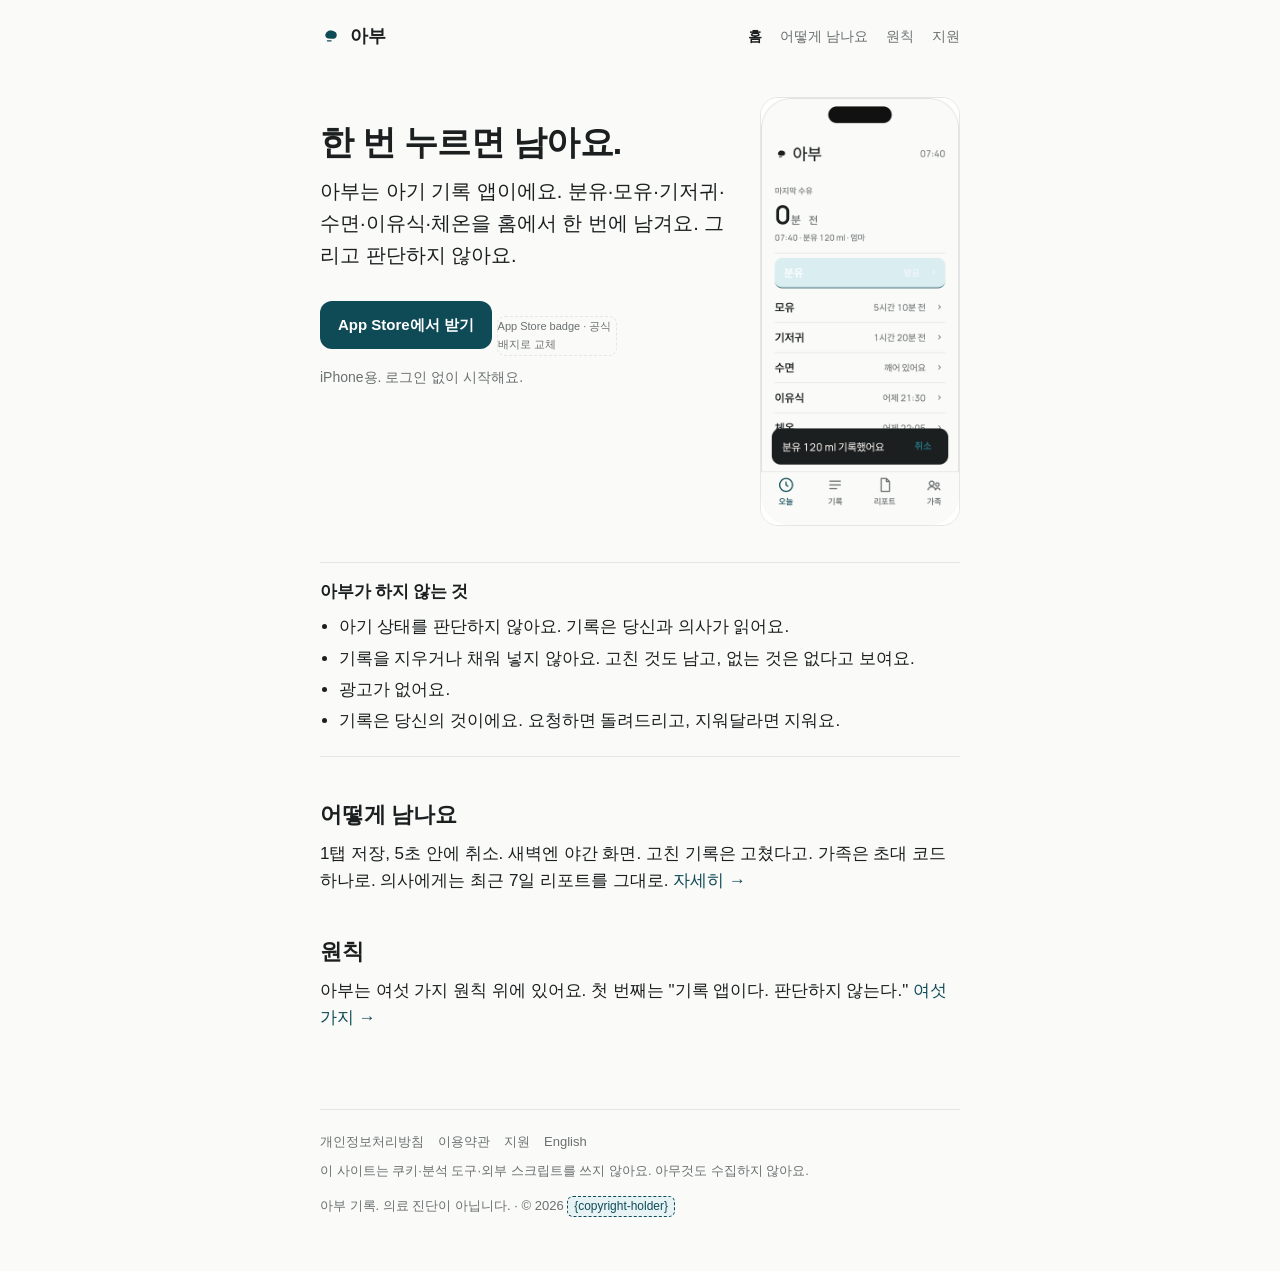
==== index.html @ 22e97837 "site: 2026-09-08 ← AbuTime 78b1e82" ====
<!doctype html>
<html lang="ko"><head><meta charset="utf-8"><meta name="viewport" content="width=device-width,initial-scale=1"><title>아부 — 아기 기록 앱 — 아부</title><meta name="description" content="아부 — 아기 기록 앱. 한 번 누르면 남아요. 판단하지 않아요."><link rel="stylesheet" href="site.css"><link rel="icon" href="img/icon.png"></head>
<body><div class="wrap"><header class="top"><a class="brand" href="index.html"><svg aria-hidden="true" viewBox="0 0 100 100"><path d="M45.00,25.00 C64.22,25.00 76.00,32.60 76.00,45.00 C76.00,57.96 68.72,63.00 50.00,63.00 C32.84,63.00 24.00,57.56 24.00,47.00 C24.00,37.32 35.76,25.00 45.00,25.00 Z" fill="currentColor"/><line x1="33.7" y1="72.0" x2="50.3" y2="72.0" stroke="currentColor" stroke-width="6" stroke-linecap="round"/></svg><span>아부</span></a><nav class="main" aria-label="주 메뉴"><a href="index.html" aria-current=page>홈</a><a href="how.html">어떻게 남나요</a><a href="principles.html">원칙</a><a href="support.html">지원</a></nav></header>
<main>
<div class="hero"><div><h1>한 번 누르면 남아요.</h1><p class="lead">아부는 아기 기록 앱이에요. 분유·모유·기저귀·수면·이유식·체온을 홈에서 한 번에 남겨요. 그리고 판단하지 않아요.</p><a class="cta" href="{app-store-url}"><span>App Store에서 받기</span></a> <span class="badge">App Store badge · 공식 배지로 교체</span><p class="muted" style="margin-top:10px;font-size:14px">iPhone용. 로그인 없이 시작해요.</p></div><img src="img/shot-01.png" alt="아부 홈 화면. 분유·모유·기저귀·수면·이유식·체온 버튼 여섯 개와 방금 저장된 분유 120 ml 알림, 취소 버튼." width="440" height="950"></div>
<section class="not"><h2>아부가 하지 않는 것</h2><ul><li>아기 상태를 판단하지 않아요. 기록은 당신과 의사가 읽어요.</li><li>기록을 지우거나 채워 넣지 않아요. 고친 것도 남고, 없는 것은 없다고 보여요.</li><li>광고가 없어요.</li><li>기록은 당신의 것이에요. 요청하면 돌려드리고, 지워달라면 지워요.</li></ul></section>
<h2>어떻게 남나요</h2><p>1탭 저장, 5초 안에 취소. 새벽엔 야간 화면. 고친 기록은 고쳤다고. 가족은 초대 코드 하나로. 의사에게는 최근 7일 리포트를 그대로. <a href="how.html">자세히 →</a></p>
<h2>원칙</h2><p>아부는 여섯 가지 원칙 위에 있어요. 첫 번째는 "기록 앱이다. 판단하지 않는다." <a href="principles.html">여섯 가지 →</a></p>
</main>
<footer><div class="fl"><a href="privacy.html">개인정보처리방침</a><a href="terms.html">이용약관</a><a href="support.html">지원</a><a href="en/index.html">English</a></div><p>이 사이트는 쿠키·분석 도구·외부 스크립트를 쓰지 않아요. 아무것도 수집하지 않아요.</p><p>아부 기록. 의료 진단이 아닙니다. · © 2026 <span class="blank">{copyright-holder}</span></p></footer></div></body></html>
---- site.css ----
/* Abu — site.css. 토큰: docs/brand/tokens.json. 폰트: Manrope·SUIT(OFL) self-host → /fonts/ (CDN 없음). */
@font-face{font-family:'Manrope';src:url('fonts/Manrope[wght].woff2') format('woff2');font-weight:400 600;font-display:swap}
@font-face{font-family:'SUIT';src:url('fonts/SUIT-Variable.woff2') format('woff2');font-weight:400 600;font-display:swap}
:root{--bg:#FAFAF8;--card:#FFFFFF;--ink:#1B1F20;--ink2:#6A7071;--line:#E5E7E6;--brand:#0F4B57;--brand-soft:#E6F2F4}
@media (prefers-color-scheme:dark){:root{--bg:#141414;--card:#1E1E1E;--ink:#F2EFE9;--ink2:#8E8A84;--line:#2A2A2A;--brand:#258193;--brand-soft:#1B2A2D}}
html.night{--bg:#141414;--card:#1E1E1E;--ink:#F2EFE9;--ink2:#8E8A84;--line:#2A2A2A;--brand:#258193;--brand-soft:#1B2A2D}
*{box-sizing:border-box}html{-webkit-text-size-adjust:100%}
body{margin:0;background:var(--bg);color:var(--ink);font-family:'Manrope','SUIT',-apple-system,'Apple SD Gothic Neo','Noto Sans KR',sans-serif;font-size:17px;line-height:1.6;font-variant-numeric:tabular-nums}
a{color:var(--brand);text-decoration:none}a:hover,a:focus-visible{text-decoration:underline;text-underline-offset:.15em}
.wrap{max-width:680px;margin:0 auto;padding:0 20px}
header.top{display:flex;align-items:center;justify-content:space-between;padding:22px 0}
.brand{display:inline-flex;align-items:center;gap:8px;color:var(--ink);font-weight:600;font-size:18px}.brand svg{width:22px;height:22px;color:var(--brand)}
nav.main{display:flex;gap:18px;font-size:14px}nav.main a{color:var(--ink2)}nav.main a[aria-current]{color:var(--ink);font-weight:600}
main{padding:24px 0 64px}
h1{font-size:34px;line-height:1.25;letter-spacing:-.02em;font-weight:600;margin:24px 0 12px}
h2{font-size:22px;line-height:1.3;letter-spacing:-.01em;font-weight:600;margin:44px 0 10px}
h3{font-size:17px;font-weight:600;margin:24px 0 6px}
p{margin:0 0 14px}.lead{font-size:20px;color:var(--ink);margin-bottom:22px}.muted{color:var(--ink2)}
ul{padding-left:1.1em;margin:0 0 14px}li{margin:4px 0}
.hero{display:grid;grid-template-columns:1fr 200px;gap:28px;align-items:start}.hero img{width:200px;height:auto;border-radius:18px;border:1px solid var(--line);display:block}
@media (max-width:560px){.hero{grid-template-columns:1fr}.hero img{width:180px;margin:0 auto}h1{font-size:28px}body{font-size:16px}}
.cta{display:inline-flex;align-items:center;gap:8px;height:48px;padding:0 18px;border-radius:12px;background:var(--brand);color:#fff;font-weight:600;font-size:15px;margin:8px 0 4px}.cta:hover{text-decoration:none;opacity:.94}
.cta small{font-weight:400;opacity:.8}.badge{width:120px;height:40px;border:1px dashed var(--line);border-radius:8px;display:inline-flex;align-items:center;justify-content:center;font-size:11px;color:var(--ink2)}
.not{border-top:1px solid var(--line);border-bottom:1px solid var(--line);padding:18px 0;margin:36px 0}.not h2{margin-top:0;font-size:17px}.not ul{margin:0}
.fig{margin:22px 0}.fig img{width:200px;height:auto;border-radius:18px;border:1px solid var(--line)}.fig figcaption{font-size:13px;color:var(--ink2);margin-top:6px}
.blank{display:inline-block;border:1px dashed var(--brand);border-radius:6px;padding:0 6px;color:var(--brand);font-size:.92em;background:var(--brand-soft)}
.legal ol{padding-left:1.2em}.legal li{margin:8px 0}.legal .req{border:1px solid var(--line);border-radius:12px;padding:14px 18px;margin:16px 0;font-size:15px}.legal .req b{display:block;margin-bottom:6px}
.faq dt{font-weight:600;margin-top:18px}.faq dd{margin:4px 0 0}
footer{border-top:1px solid var(--line);padding:22px 0 40px;font-size:13px;color:var(--ink2)}footer .fl{display:flex;flex-wrap:wrap;gap:14px;margin-bottom:8px}footer a{color:var(--ink2)}
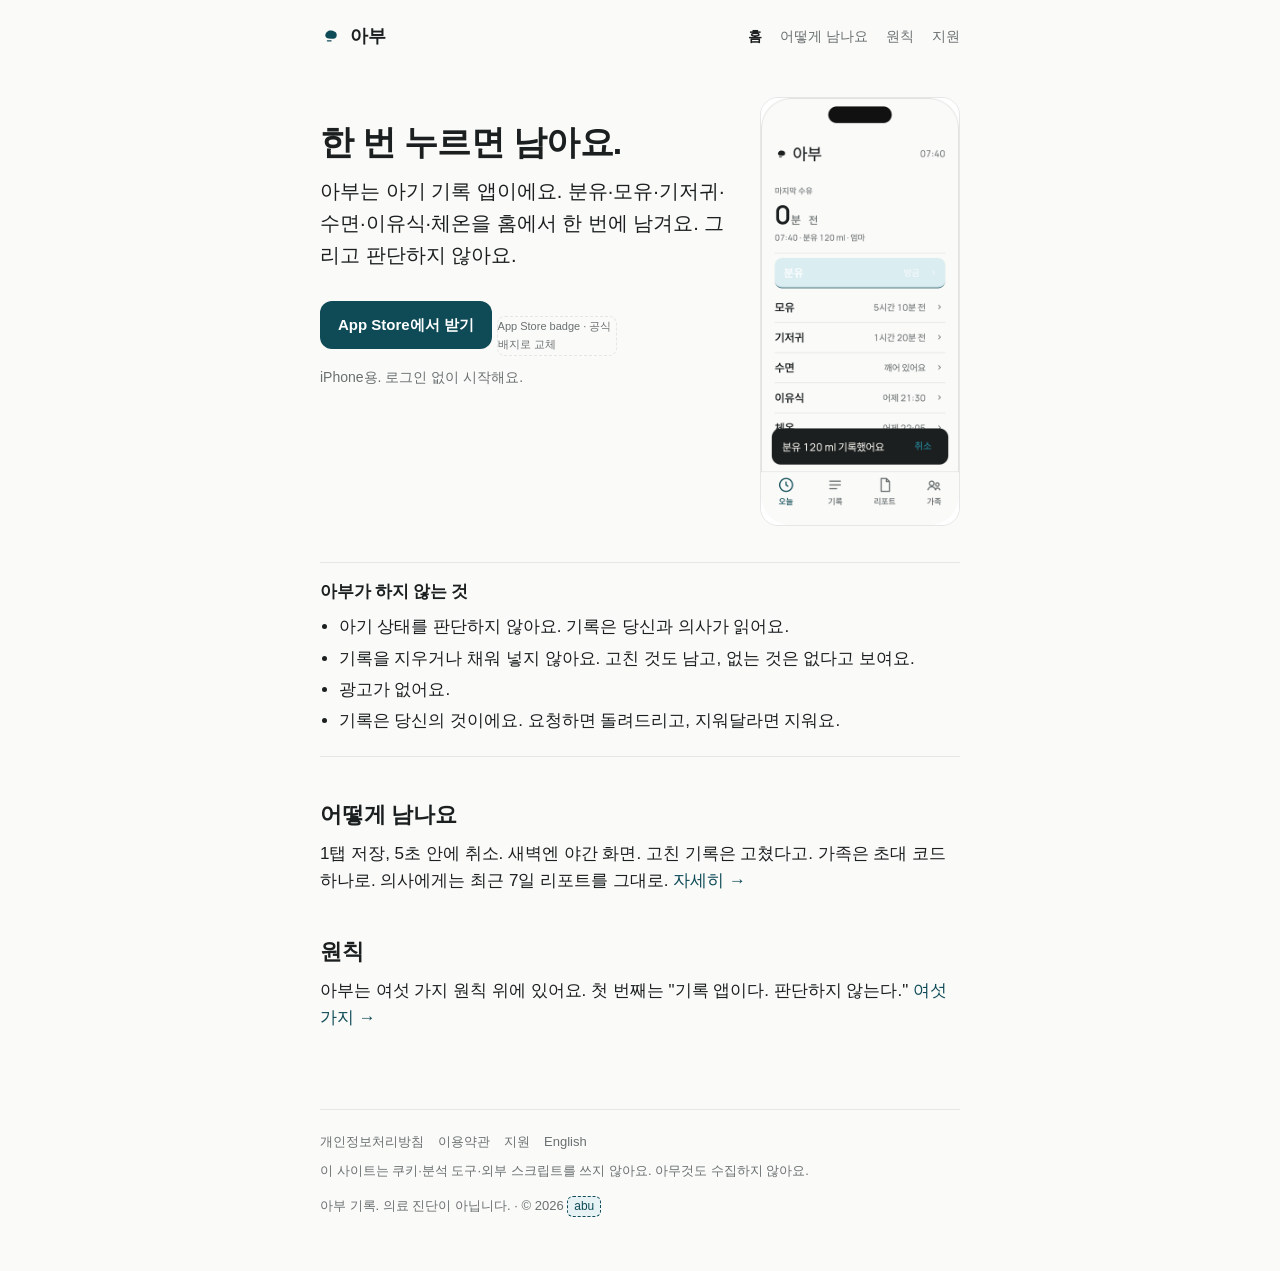
==== commit f2ddfa8f: "site: 2026-09-08 ← AbuTime c5ea79c" ====
--- a/index.html
+++ b/index.html
@@ -7,4 +7,4 @@
 <h2>어떻게 남나요</h2><p>1탭 저장, 5초 안에 취소. 새벽엔 야간 화면. 고친 기록은 고쳤다고. 가족은 초대 코드 하나로. 의사에게는 최근 7일 리포트를 그대로. <a href="how.html">자세히 →</a></p>
 <h2>원칙</h2><p>아부는 여섯 가지 원칙 위에 있어요. 첫 번째는 "기록 앱이다. 판단하지 않는다." <a href="principles.html">여섯 가지 →</a></p>
 </main>
-<footer><div class="fl"><a href="privacy.html">개인정보처리방침</a><a href="terms.html">이용약관</a><a href="support.html">지원</a><a href="en/index.html">English</a></div><p>이 사이트는 쿠키·분석 도구·외부 스크립트를 쓰지 않아요. 아무것도 수집하지 않아요.</p><p>아부 기록. 의료 진단이 아닙니다. · © 2026 <span class="blank">{copyright-holder}</span></p></footer></div></body></html>+<footer><div class="fl"><a href="privacy.html">개인정보처리방침</a><a href="terms.html">이용약관</a><a href="support.html">지원</a><a href="en/index.html">English</a></div><p>이 사이트는 쿠키·분석 도구·외부 스크립트를 쓰지 않아요. 아무것도 수집하지 않아요.</p><p>아부 기록. 의료 진단이 아닙니다. · © 2026 <span class="blank">abu</span></p></footer></div></body></html>
